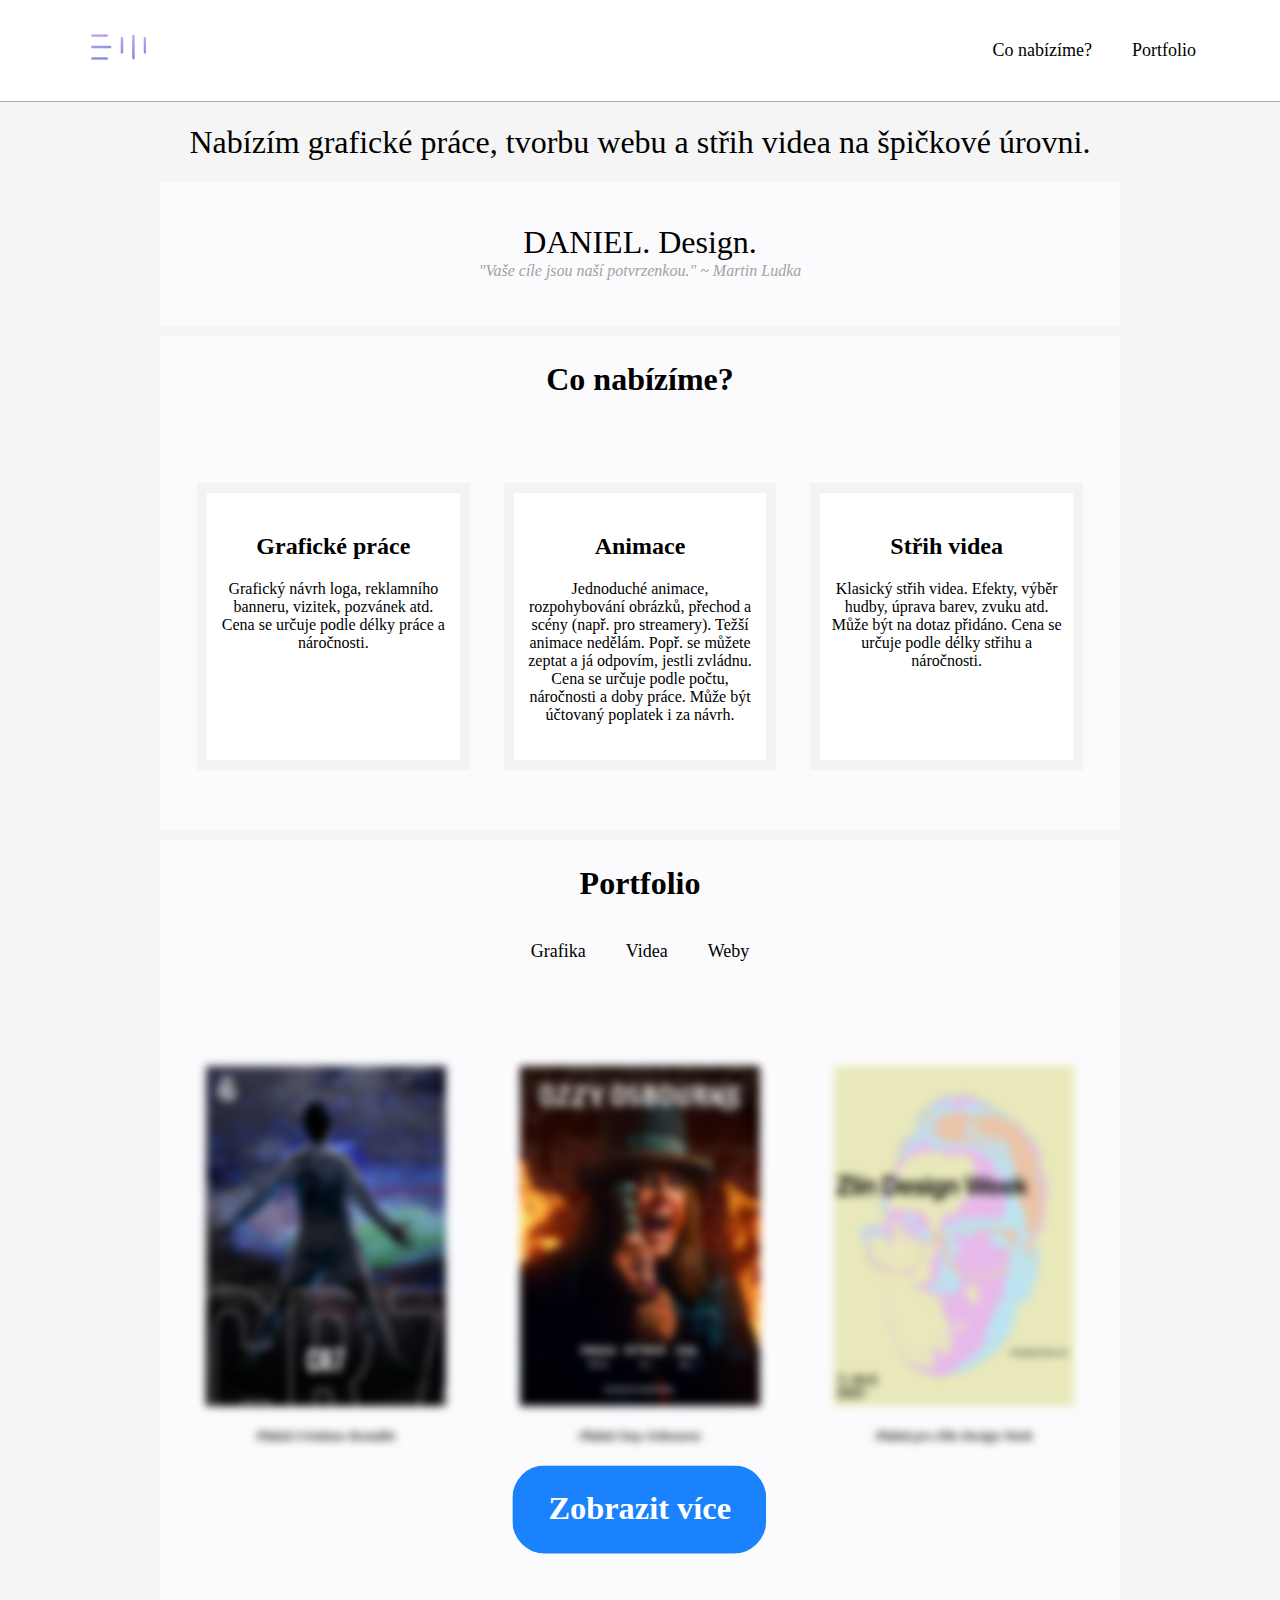
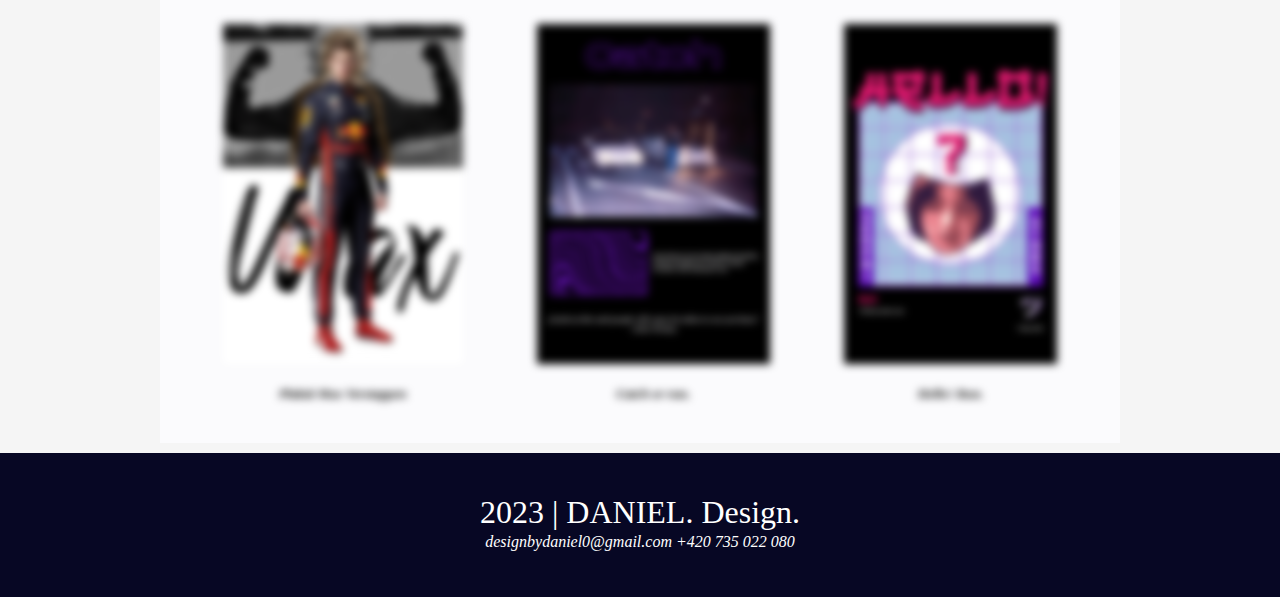
==== index.html @ 63021f77 "update" ====
<!DOCTYPE html>
<html lang="en">
<head>
    <meta charset="UTF-8">
    <title>Daniel Mahďák</title>
    <link rel="stylesheet" href="stylesheet.css">
</head>
<header>
    <a class="logo-button" href="index.html">
    <img src="images/logo.png" class="logo">
    </a>
    <div class="header-right">
        <a href="#offer">Co nabízíme?</a>
        <a href="#portfolio">Portfolio</a>
    </div>
</header>
<div class="separator"></div>

<body>
<h1 class="header-welcome">Nabízím grafické práce, tvorbu webu a střih videa na špičkové úrovni.</h1>
<div class="container2"><div class="mainblock1">
    <h1>DANIEL. Design.</h1>
</div>
    <section class="slova-section">
        <div class="slova">
            <p>"Vaše cíle jsou naší potvrzenkou." ~ Martin Ludka</p>
        </div>
    </section>
</div>
<div id="offer" class="container">
    <div class="main-title">
        <h1>Co nabízíme?</h1>
    </div>
    <div class="content" style="filter: none">
        <article class="blog">
            <div class="section-blog">
                <h2>Grafické práce</h2>

                <section>
                    <p>Grafický návrh loga, reklamního banneru, vizitek, pozvánek atd. Cena se určuje podle délky práce a náročnosti.</p>
                </section>
            </div>
        </article>
        <article class="blog">
            <div class="section-blog">
                <h2>Animace</h2>


                <section>
                    <p>Jednoduché animace, rozpohybování obrázků, přechod a scény (např. pro streamery). Težší animace nedělám. Popř. se můžete zeptat a já odpovím, jestli zvládnu. Cena se určuje podle počtu, náročnosti a doby práce. Může být účtovaný poplatek i za návrh.</p>
                </section>
            </div>
        </article>
        <article class="blog">
            <div class="section-blog">
                <h2>Střih videa</h2>


                <section>
                    <p>Klasický střih videa. Efekty, výběr hudby, úprava barev, zvuku atd. Může být na dotaz přidáno. Cena se určuje podle délky střihu a náročnosti.</p>
                </section>
            </div>
        </article>
    </div>
</div>
<div class="container">
    <div id="portfolio" class="main-title">
        <h1>Portfolio</h1>
    </div>
    <div class="portfolio-buttons">
        <a href="grafika.html">Grafika</a>
        <a href="https://www.youtube.com/@designbydaniel_" target="_blank">Videa</a>
        <a href="https://github.com/daanieldesign" target="_blank">Weby</a>
    </div>

    <div class="content">
        <article class="portfolio">
            <div class="section-portfolio">
                <section>
                 <img src="images/mahdak_fotbal1.jpg" alt="">
                </section>
                <h5>Plakát Cristiano Ronaldo</h5>
            </div>
        </article>

        <article class="portfolio">
            <div class="section-portfolio">
                <section>
                    <img src="images/mahdak_koncert.jpg" alt="">
                </section>
                <h5>Plakát Ozzy Osbourne</h5>
            </div>
        </article>

        <article class="portfolio">
            <div class="section-portfolio">
                <section>
                    <img src="images/zlin_design_week_poster.png" alt="">
                </section>
                <h5>Plakát pro Zlín Design Week</h5>
            </div>
        </article>
    </div>

    <div class="button-overlay">
        <a href="grafika.html">Zobrazit více</a>
    </div>

    <div class="content">
        <article class="portfolio">
            <div class="section-portfolio">
                <section>
                    <img src="images/max_verstappen_poster.png" alt="">
                </section>
                <h5>Plakát Max Verstappen</h5>
            </div>
        </article>

        <article class="portfolio">
            <div class="section-portfolio">
                <section>
                    <img src="images/catch_or_run.png" alt="">
                </section>
                <h5>Catch or run.</h5>
            </div>
        </article>

        <article class="portfolio">
            <div class="section-portfolio">
                <section>
                    <img src="images/hello_run.png" alt="">
                </section>
                <h5>Hello! Run.</h5>
            </div>
        </article>
    </div>
</div>
<div class="container3"><div class="mainblock2">
    <h1>2023 | DANIEL. Design.</h1>
</div>
    <section id="contacts" class="slova-section">
        <div class="slova-contacts">
            <p>designbydaniel0@gmail.com +420 735 022 080</p>
        </div>
    </section>
</div>
</body>
</html>
---- stylesheet.css ----
*{
    box-sizing: border-box;
}

html{
    scroll-behavior: smooth;;
}

header {
    display: flex;
    flex-direction: row;
    background-color: white;
    padding: 0  5% 0 5%;
    align-items: center;
    position: fixed;
    width: 100%;
}
header img{
    height: 70px;
}

header a {
    color: black;
    text-align: center;
    font-family: Calibri;
    padding: 12px;
    margin: 0 .5rem 0 .5rem;
    text-decoration: none;
    font-size: 18px;
    line-height: 25px;
    border-radius: 4px;
}

header a.logo-button:hover{
    background-color: transparent;
}

.section-blog{
    background-color: white;
    padding: 20px 10px;
    width: 100%;
    height: 100%;
}

.section-portfolio{
    background-color: transparent;
    padding: 20px 10px;
    width: 100%;
    height: 100%;
}

.header-right{
    margin-left: auto;
    display: flex;
    flex-direction: row;
}

.portfolio-buttons{
    display: flex;
    flex-direction: row;
}

.portfolio-buttons a {
    color: black;
    text-align: center;
    font-family: Calibri;
    padding: 12px;
    margin: 0 .5rem 0 .5rem;
    text-decoration: none;
    font-size: 18px;
    line-height: 25px;
    border-radius: 4px;
}

.portfolio-buttons a:hover {
    background-color: #ddd;
    color: black;
}

.button-overlay{
    display: flex;
    background-color: #1982FC;
    border-radius: 18px;
    scale: 180%;
}

.button-overlay a {
    color: white;
    text-align: center;
    font-weight: bold;
    font-family: Calibri;
    padding: 12px;
    margin: 0 .5rem 0 .5rem;
    text-decoration: none;
    font-size: 18px;
    line-height: 25px;
    border-radius: 4px;
}

.button-overlay:hover {
    background-color: #f6f3ed;
}

.button-overlay a:hover{
    color: black;
}

header a.logo {
    font-size: 25px;
    font-weight: bold;
}

header a:hover {
    background-color: #ddd;
    color: black;
}

.header a.active {
    background-color: #b69fea;
    color: white;
}

.separator {
    background-color: darkgray;
    width: 100%;
    height: 1px;
    padding-bottom: 6.4rem;
}

body{
    margin: auto;
    background-color: #f5f5f5;
    font-family: Calibri;
}

.container2 {
    max-width: 75%;
    height: 9rem;
    background-color: #fbfbfd;
    margin: auto;
}

.container3 {
    width: 100%;
    height: 9rem;
    background-color: #070724;
    margin: auto;
}
section .obrazekreditele img{
    flex: 1;
    height: auto;
    margin: 0;
}
.obrazekreditele{
    display: grid;
    place-items: center;
    width: 100%;
}

section .slova-contacts p {
    color: white;
    text-align: center;
    font-style: italic;
    margin: auto auto 2.248514rem auto;
}

section .slova p {
    color: #a2a2a2;
    text-align: center;
    font-style: italic;
    margin: auto auto 2.248514rem auto;
}

.header-welcome{
    font-family: Calibri;
    font-weight: 300;
    text-align: center;
}

.mainblock2{
    width: 100%;
    height: 80px;
    padding-top: 1.248514rem;
    margin-top: 10px;
}
.mainblock2 h1 {
    color: white;
    font-weight: 300;
    text-align: center;
}

.mainblock1{
    width: 100%;
    height: 80px;
    padding-top: 1.248514rem;
    margin-top: 10px;
}

.mainblock1 h1 {
    color: black;
    font-weight: 300;
    text-align: center;
}

.container{
    display: flex;
    flex-direction: column;
    font-family: Calibri;
    width: 75%;
    margin: auto;
    margin-top: 10px;
    background: #fbfbfd;
    align-items: center;
}
.main-block{
    width: 100%;
    height: 300px;
}
.main-title{
    margin: auto;
    color: #000000;
}
.main-title h1{
    color: black;
    margin: 25px 50px;
}
.blog{
    flex: 1;
    margin: 35px 17px;
    padding: 10px 10px;
    background-color: #f3f3f4;
    max-width: 330px;
    max-height: 389px;
}
.portfolio{
    flex: 1;
    margin: 35px 17px;
    padding: 10px 10px;
    text-align: center;
    max-width: 330px;
    max-height: 389px;
    font-family: "Calibri Light";
    font-style: italic;
}
.section-portfolio img{
    max-width: 240px;
    height: 340px;
    display: block;
    margin-left: auto;
    margin-right: auto;
}
.blog h2{
    color: black;
    text-align: center;
}
.blog p{
    color: black;
    overflow-wrap: anywhere;
    max-width: 100%;
}
.content{
    display: flex;
    margin: 25px 20px;
    justify-items: center;
    filter: blur(4px);
}
article .blog{
    display: flex;
    width: 280px;
    margin: 35px 15px;
    padding: 10px 10px;
}
section p{
    text-align: center;
}
.tlacitko a:hover {
    color: #ffffff;
}
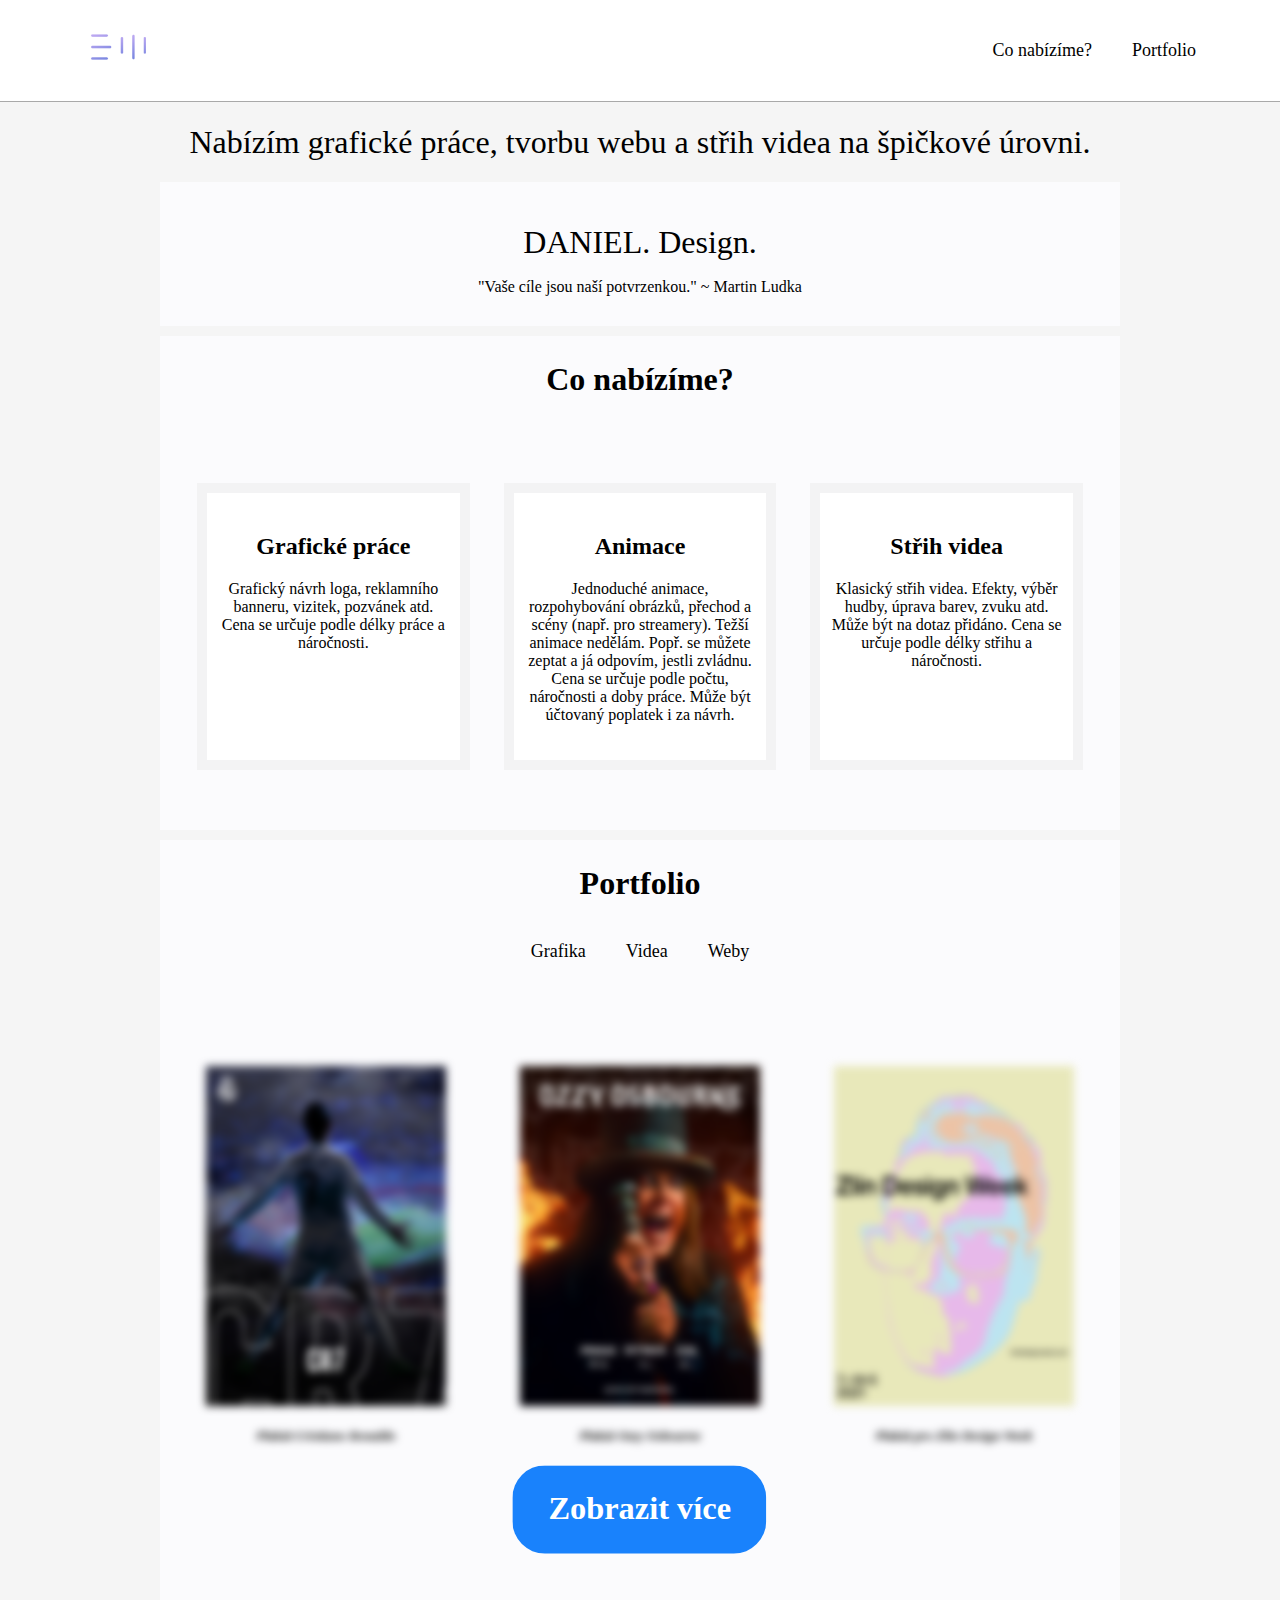
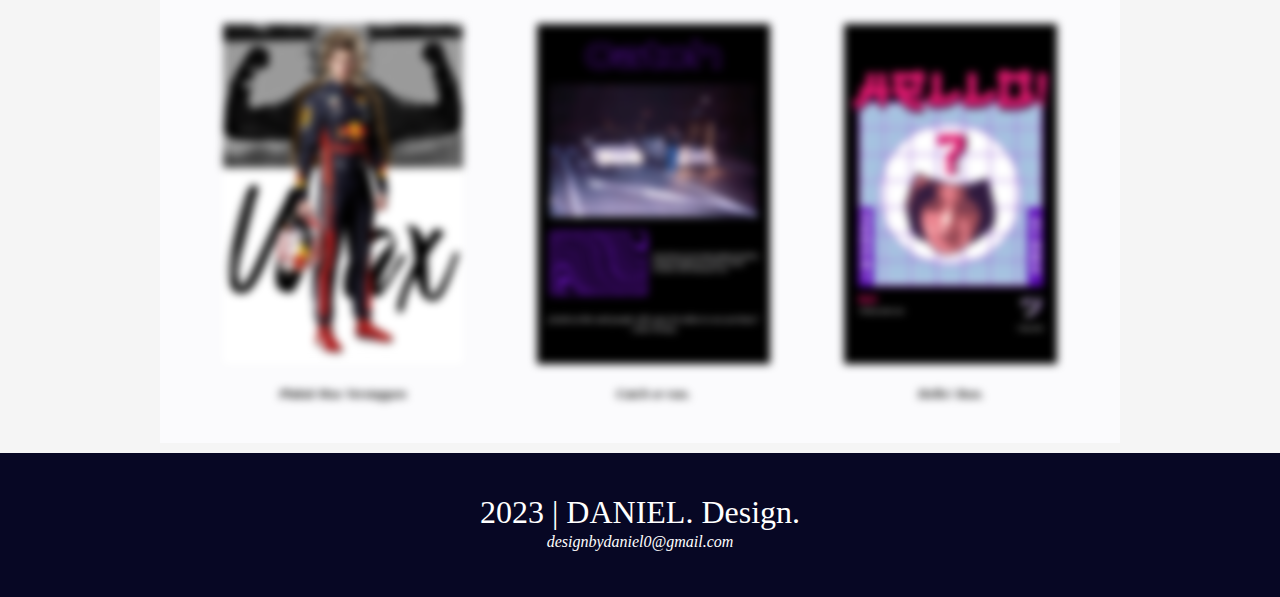
==== commit f89a43eb: "update" ====
--- a/index.html
+++ b/index.html
@@ -2,6 +2,7 @@
 <html lang="en">
 <head>
     <meta charset="UTF-8">
+    <meta name="viewport" content="width=device-width, initial scale=1">
     <title>Daniel Mahďák</title>
     <link rel="stylesheet" href="stylesheet.css">
 </head>
@@ -140,7 +141,7 @@
 </div>
     <section id="contacts" class="slova-section">
         <div class="slova-contacts">
-            <p>designbydaniel0@gmail.com +420 735 022 080</p>
+            <a href="mailto:designbydaniel0@gmail.com">designbydaniel0@gmail.com</a>
         </div>
     </section>
 </div>
--- a/stylesheet.css
+++ b/stylesheet.css
@@ -1,5 +1,49 @@
 *{
     box-sizing: border-box;
+}
+@media (max-width: 991px) {
+    .content {
+        flex-direction: column;
+    }
+
+    .column {
+        width: 100%;
+        padding-right: 0;
+        padding-left: 0;
+        margin-bottom: 40px;
+    }
+
+    .navigation {
+        flex-direction: column;
+        align-items: center;
+    }
+
+    .navigation li {
+        padding: 10px 0;
+    }
+}
+
+@media (max-width: 767px) {
+    .container {
+        display: block;
+    }
+
+    .header-welcome{
+        font-size: 25px;
+    }
+
+    .navigation {
+        flex-direction: column;
+        align-items: center;
+    }
+
+    .navigation li {
+        padding: 10px 0;
+    }
+
+    .content{
+        filter: none!important;
+    }
 }
 
 html{
@@ -70,6 +114,7 @@
     font-size: 18px;
     line-height: 25px;
     border-radius: 4px;
+    transition-duration: 0.2s;
 }
 
 .portfolio-buttons a:hover {
@@ -82,6 +127,7 @@
     background-color: #1982FC;
     border-radius: 18px;
     scale: 180%;
+    transition-duration: 0.2s;
 }
 
 .button-overlay a {
@@ -113,6 +159,7 @@
 header a:hover {
     background-color: #ddd;
     color: black;
+    transition-duration: 0.2s;
 }
 
 .header a.active {
@@ -157,14 +204,24 @@
     width: 100%;
 }
 
-section .slova-contacts p {
+section .slova-contacts{
+    text-align: center;
+}
+
+section .slova-contacts a {
     color: white;
     text-align: center;
     font-style: italic;
     margin: auto auto 2.248514rem auto;
-}
-
-section .slova p {
+    text-decoration: none;
+    transition-duration: 0.2s;
+}
+
+section .slova-contacts a:hover{
+    color: #a2a2a2;
+}
+
+section .slova a {
     color: #a2a2a2;
     text-align: center;
     font-style: italic;
